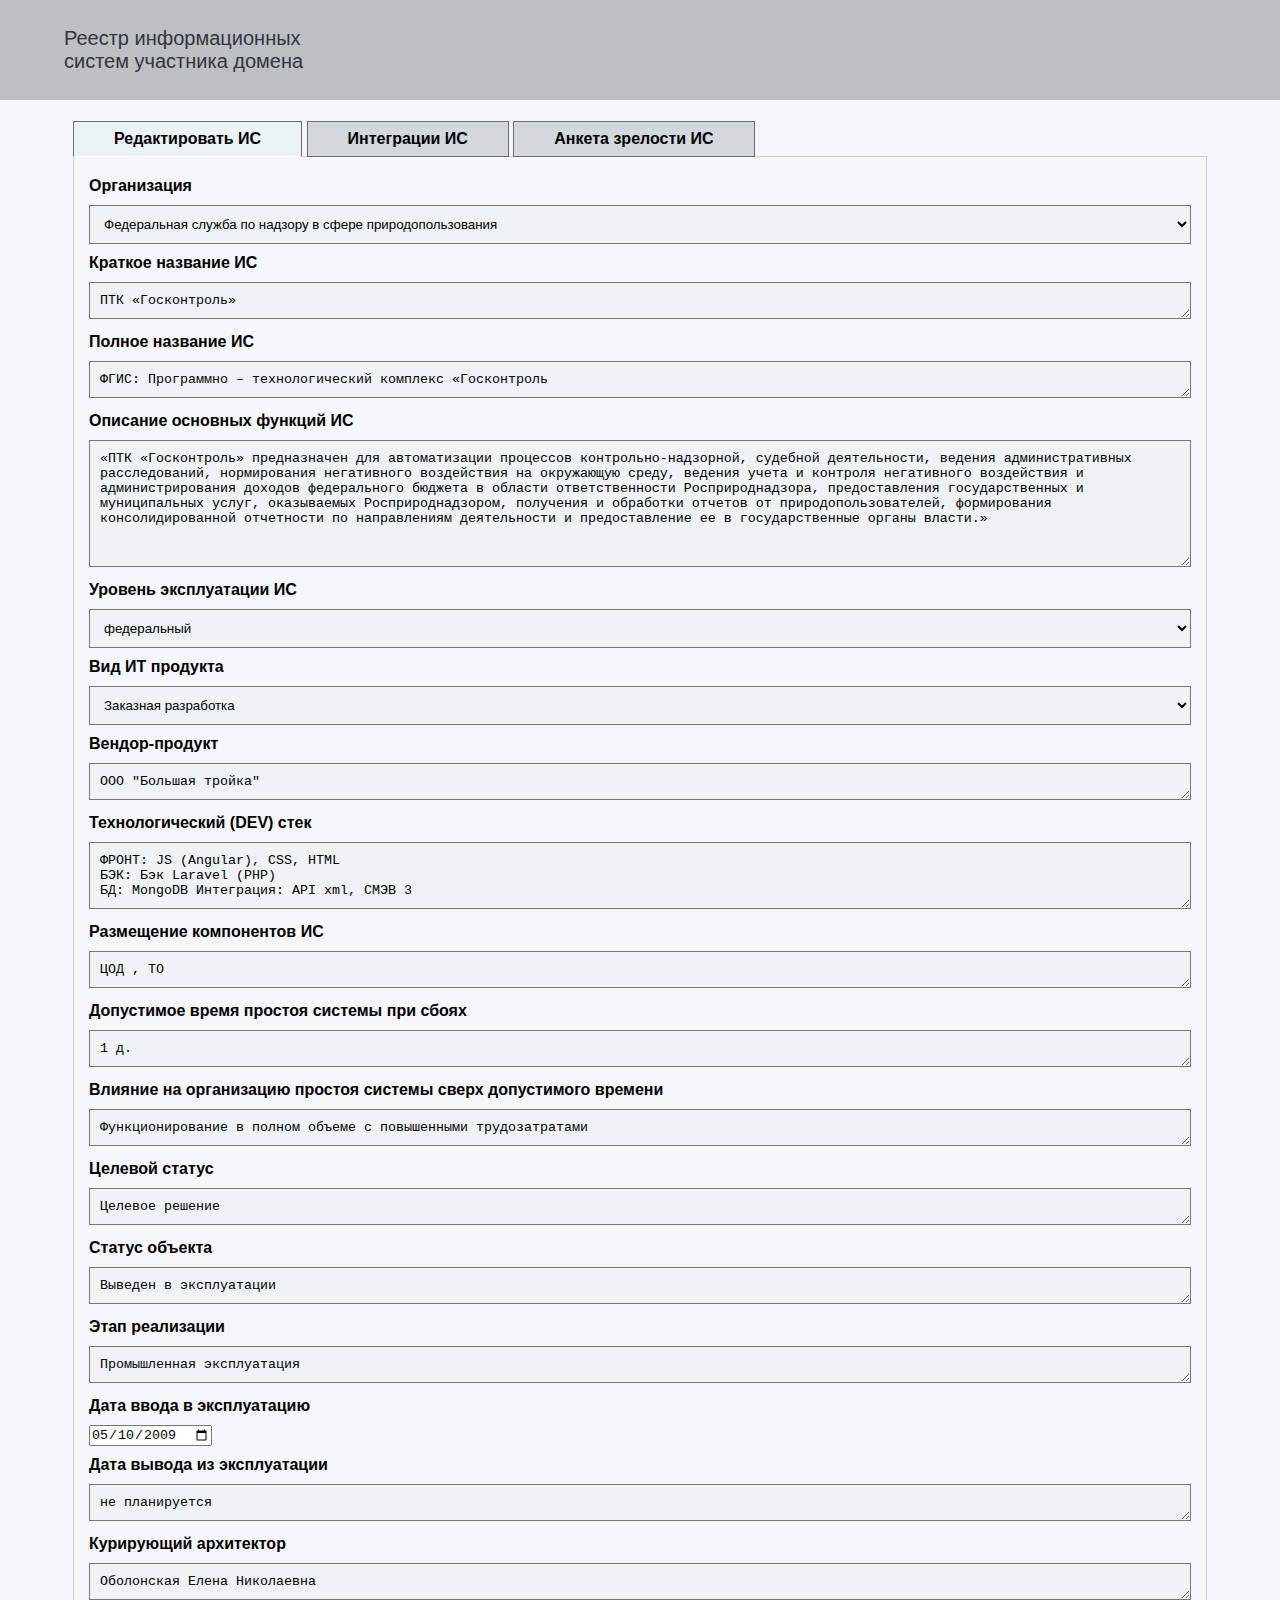
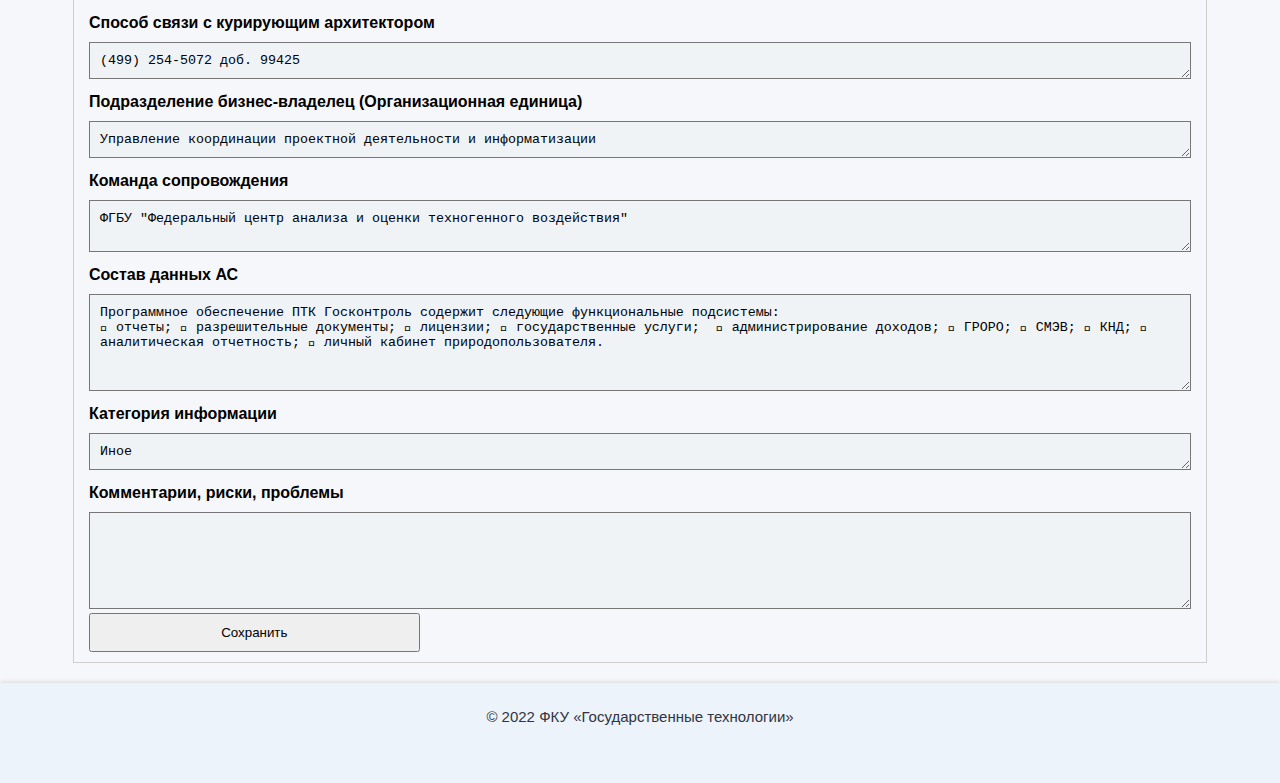
==== redact1.html @ 03a36dba "adding reestr" ====
<!DOCTYPE html>
<html lang="en">
  <head>
    <meta charset="UTF-8" />
    <meta http-equiv="X-UA-Compatible" content="IE=edge" />
    <meta name="viewport" content="width=device-width, initial-scale=1.0" />
    <title>Document</title>
    <link rel="stylesheet" href="styles.css" />
    <link rel="stylesheet" href="tabs.css" />

    <script src="data.js"></script>
  </head>
  <body>
    <header>
      <div class="container header">
        <div class="wrapper"><a href="index.html">Реестр информационных систем участника домена</a></div>
      </div>
    </header>
    <main>
      <div class="container">
        <div class="tabs">
          <input type="radio" name="tab-btn" id="tab-btn-1" value="" checked />
          <label for="tab-btn-1">Редактировать ИС</label>
          <input type="radio" name="tab-btn" id="tab-btn-2" value="" />
          <label for="tab-btn-2">Интеграции ИС</label>
          <input type="radio" name="tab-btn" id="tab-btn-3" value="" />
          <label for="tab-btn-3">Анкета зрелости ИС</label>

          <div id="content-1">
            <div class="more_info_item">
              <h1>Организация</h1>
              <select>
                <option>
                  Федеральная служба по надзору в сфере природопользования
                </option>
                <option>Роспатент (ФОИВ)</option>
              </select>
            </div>
            <div class="more_info_item">
              <h1>Краткое название ИС</h1>
              <textarea name="" id="" rows="1">ПТК «Госконтроль» </textarea>
            </div>
            <div class="more_info_item">
                <h1>Полное название ИС</h1>
                <textarea name="" id="" cols="30" rows="1">ФГИС: Программно – технологический комплекс «Госконтроль</textarea>
            </div>

            <div class="more_info_item">
              <h1>Описание основных функций ИС</h1>
              <textarea name="" id="" rows="7">
«ПТК «Госконтроль» предназначен для автоматизации процессов контрольно-надзорной, судебной деятельности, ведения административных расследований, нормирования негативного воздействия на окружающую среду, ведения учета и контроля негативного воздействия и администрирования доходов федерального бюджета в области ответственности Росприроднадзора, предоставления государственных и муниципальных услуг, оказываемых Росприроднадзором, получения и обработки отчетов от природопользователей, формирования консолидированной отчетности по направлениям деятельности и предоставление ее в государственные органы власти.»</textarea
              >
            </div>
            <div class="more_info_item">
              <h1>Уровень эксплуатации ИС</h1>
              <select>
                <option>федеральный</option>
              </select>
            </div>
            <div class="more_info_item">
              <h1>Вид ИТ продукта</h1>
              <select>
                <option>Заказная разработка</option>
              </select>
            </div>
            <div class="more_info_item">
              <h1>Вендор-продукт</h1>
              <textarea name="" id="" cols="30" rows="1">
ООО "Большая тройка"</textarea
              >
            </div>

            <div class="more_info_item">
              <h1>Технологический (DEV) стек</h1>
              <textarea name="" id="" cols="30" rows="3">
ФРОНТ: JS (Angular), CSS, HTML 
БЭК: Бэк Laravel (PHP) 
БД: MongoDB Интеграция: API xml, СМЭВ 3</textarea
              >
            </div>
            <div class="more_info_item">
              <h1>Размещение компонентов ИС</h1>
              <textarea name="" id="" cols="30" rows="1">ЦОД , ТО</textarea>
            </div>
            <div class="more_info_item">
              <h1>Допустимое время простоя системы при сбоях</h1>
              <textarea name="" id="" cols="30" rows="1">1 д.</textarea>
            </div>
            <div class="more_info_item">
              <h1>
                Влияние на организацию простоя системы сверх допустимого времени
              </h1>
              <textarea name="" id="" cols="30" rows="1">Функционирование в полном объеме с повышенными трудозатратами</textarea>
            </div>
            <div class="more_info_item">
              <h1>Целевой статус</h1>
              <textarea name="" id="" cols="30" rows="1">Целевое решение</textarea>
            </div>
            <div class="more_info_item">
              <h1>Статус объекта</h1>
              <textarea name="" id="" cols="30" rows="1">Выведен в эксплуатации</textarea>
            </div>
            <div class="more_info_item">
              <h1>Этап реализации</h1>
              <textarea name="" id="" cols="30" rows="1">Промышленная эксплуатация</textarea>
            </div>
            <div class="more_info_item">
              <h1>Дата ввода в эксплуатацию</h1>
              <input type="date" name="" id="" value="2009-05-10" >
            </div>
            <div class="more_info_item">
              <h1>Дата вывода из эксплуатации</h1>
              <textarea name="" id="" cols="30" rows="1">не планируется</textarea>
            </div>
            <div class="more_info_item">
              <h1>Курирующий архитектор</h1>
              <textarea name="" id="" cols="30" rows="1">Оболонская Елена Николаевна</textarea>
            </div>
            <div class="more_info_item">
              <h1>Способ связи с курирующим архитектором</h1>
              <!-- <input type="tel"  required value="(499) 254-5072 доб. 99425"> -->
              <textarea name="" id="" cols="30" rows="1">(499) 254-5072 доб. 99425</textarea>
            </div>
            <div class="more_info_item">
              <h1>Подразделение бизнес-владелец (Организационная единица)</h1>
             <textarea name="" id="" cols="30" rows="1">Управление координации проектной деятельности и информатизации</textarea>
            </div>
            <div class="more_info_item">
              <h1>Команда сопровождения</h1>
              <textarea name="" id="" cols="30" rows="2">ФГБУ "Федеральный центр анализа и оценки техногенного воздействия"</textarea>
            </div>
            <div class="more_info_item">
              <h1>Состав данных АС</h1>
              <textarea name="" id="" cols="30" rows="5">Программное обеспечение ПТК Госконтроль содержит следующие функциональные подсистемы: 
 отчеты;  разрешительные документы;  лицензии;  государственные услуги;   администрирование доходов;  ГРОРО;  СМЭВ;  КНД;  аналитическая отчетность;  личный кабинет природопользователя.</textarea>
            </div>
            <div class="more_info_item">
              <h1>Категория информации</h1>
              <textarea name="" id="" cols="30" rows="1">Иное</textarea>
            </div>
            <div class="more_info_item">
              <h1>Комментарии, риски, проблемы</h1>
              <textarea name="" id="" cols="30" rows="5"></textarea>
            </div>
            <input type="button" value="Сохранить" id="save_info"/>
          </div>
         
        

        <div id="content-2">
          <div class="integration">
            <div class="more_info_item">
                <h1>Способ интеграции</h1>
                <textarea name="" id="" cols="30" rows="1">СМЭВ 3</textarea>
            </div>
            <div class="more_info_item">
                <h1>Данные</h1>
                <textarea name="" id="" cols="30" rows="5">Запрос сведений из разрешительной документации, предусмотренной Конвенцией о международной торговле видами дикой фауны и флоры, находящимися под угрозой исчезновения, от 3 марта 1973 года (СИТЕС)</textarea>
            </div>
            <div class="more_info_item">
                <h1>Комментарий</h1>
                <textarea name="" id="" cols="30" rows="5">VS02535v002-RPRN01</textarea>
            </div>
            <input type="button" value="Сохранить" id="save_info"/>
          </div>
        </div>

        <div id="content-3">Содержимое 3...</div>
      </div>
    </main>
    <footer>
      <div class="container">© 2022 ФКУ «Государственные технологии»</div>
    </footer>
  </body>
</html>
---- styles.css ----
*{
    margin: 0;
    padding: 0;
}
body{
    font-family: Roboto, sans-serif;
}
header, footer{
    min-height: 100px;
    background: #bdc0c3;
    color: #323441;
    font-size: 20px;

}
footer{
    padding-top: 25px;
    background:  #ecf3fb;
    box-sizing: border-box;
    font-size: 15px;
    box-shadow: 0 0 5px #ccc;
    text-align: center;
}
main{
    padding: 20px 10px;
    background-color: rgb(246, 247, 250);
    min-height: calc(100vh - 200px);
    /* display: flex;
    flex-direction: column;
    justify-content: center; */

}

#loginForm.container{
    min-height: 350px;
    max-width: 800px;
    width: 70%;
    border: 2px solid #e3e7ec;
   
    border-radius: 10px;
    margin: 0 auto;
    padding: 2rem 5rem;
    display: flex;
    flex-direction: column;
    justify-content: center;
    box-sizing: border-box;
    background-color: rgba(237, 239, 246);

}
#loginForm input[type=text], input[type=password] {
    width: 100%;
    padding: 12px 20px;
    margin: 10px 0;
    display: inline-block;
    border: 1px solid #ccc;
    box-sizing: border-box;

}
#loginForm input[type=submit]{
    width: 50%;
    padding: 10px 15px;
    margin: auto;
    font-size: 1.3rem;
}
.container{
    width: 90%;
    min-width: 400px;
    max-width: 1200px;
    margin: auto;
}
.wrapper{
    width: 300px;
}
.alert{
    width: 90%;
    background-color: rgb(222, 191, 174);
    margin: auto;
    padding: 10px;
    text-align: center;
}
table{
    box-sizing: border-box;
    max-width: 90%;
    border-collapse: collapse;
    
}
td{
    max-height: 100px;
    padding: 5px 10px;
    border: #323441 1px solid;
    overflow: auto;
    
}
#loginButton{
    padding: 5px 15px;
    
    border-radius: 3px;
    background-color: #d9dde3;
}
#loginButton:hover{
    background-color: #e3e7ec;
    box-shadow: 0 0 10px #e3e7ec;
    cursor: pointer;
}
.header{
    min-height: 100px;
    display: flex;
    justify-content: space-between;
    align-items: center;
}
.organisation__list{
    padding: 20px 0;

}
.organisation__list>input{
    width: 80%;
    padding: 5px;
    margin-left: 20px;
}
textarea{
    width: 100%;
    padding: 10px;
    background-color: rgb(239, 243, 245);
}
.more_info_item h1{
    font-size: 1rem;
    padding: 10px 0;
    
}
select{
    width: 100%;
    padding: 10px;
    background-color: rgb(239, 243, 245);
}
#save_info{
    padding: 10px 20px;
    width: 30%;
    margin: 0 auto;
}
.wrapper a{
 text-decoration: none;
 color: rgb(50, 52, 65);
}
---- tabs.css ----
*,
      *::before,
      *::after {
        box-sizing: border-box;
      }

      .tabs > input[type="radio"] {
        display: none;
      }

      .tabs > div {
        
        display: none;
        border: 1px solid #cfcdcd;
        padding: 10px 15px;
       
      }

      /* отобразить контент, связанный с вабранной радиокнопкой (input type="radio") */
      #tab-btn-1:checked ~ #content-1,
      #tab-btn-2:checked ~ #content-2,
      #tab-btn-3:checked ~ #content-3 {
        display: block;
        width: 100%;
      }

      .tabs > label {
        font-weight: 800;
        display: inline-block;
        text-align: center;
        vertical-align: middle;
        user-select: none;
        background-color: #d2d8dc;
        border: 1px solid #6c6c6e;
        padding: 5px 40px;
        line-height: 1.5;
        transition: color 0.15s ease-in-out, background-color 0.15s ease-in-out;
        cursor: pointer;
        position: relative;
        top: 1px;
      }

      /* .tabs > label:not(:first-of-type) {
        border-left: none;
      } */

      .tabs > input[type="radio"]:checked + label {
        background-color: rgb(236, 243, 247);
        border-bottom: 1px solid #fff;
      }
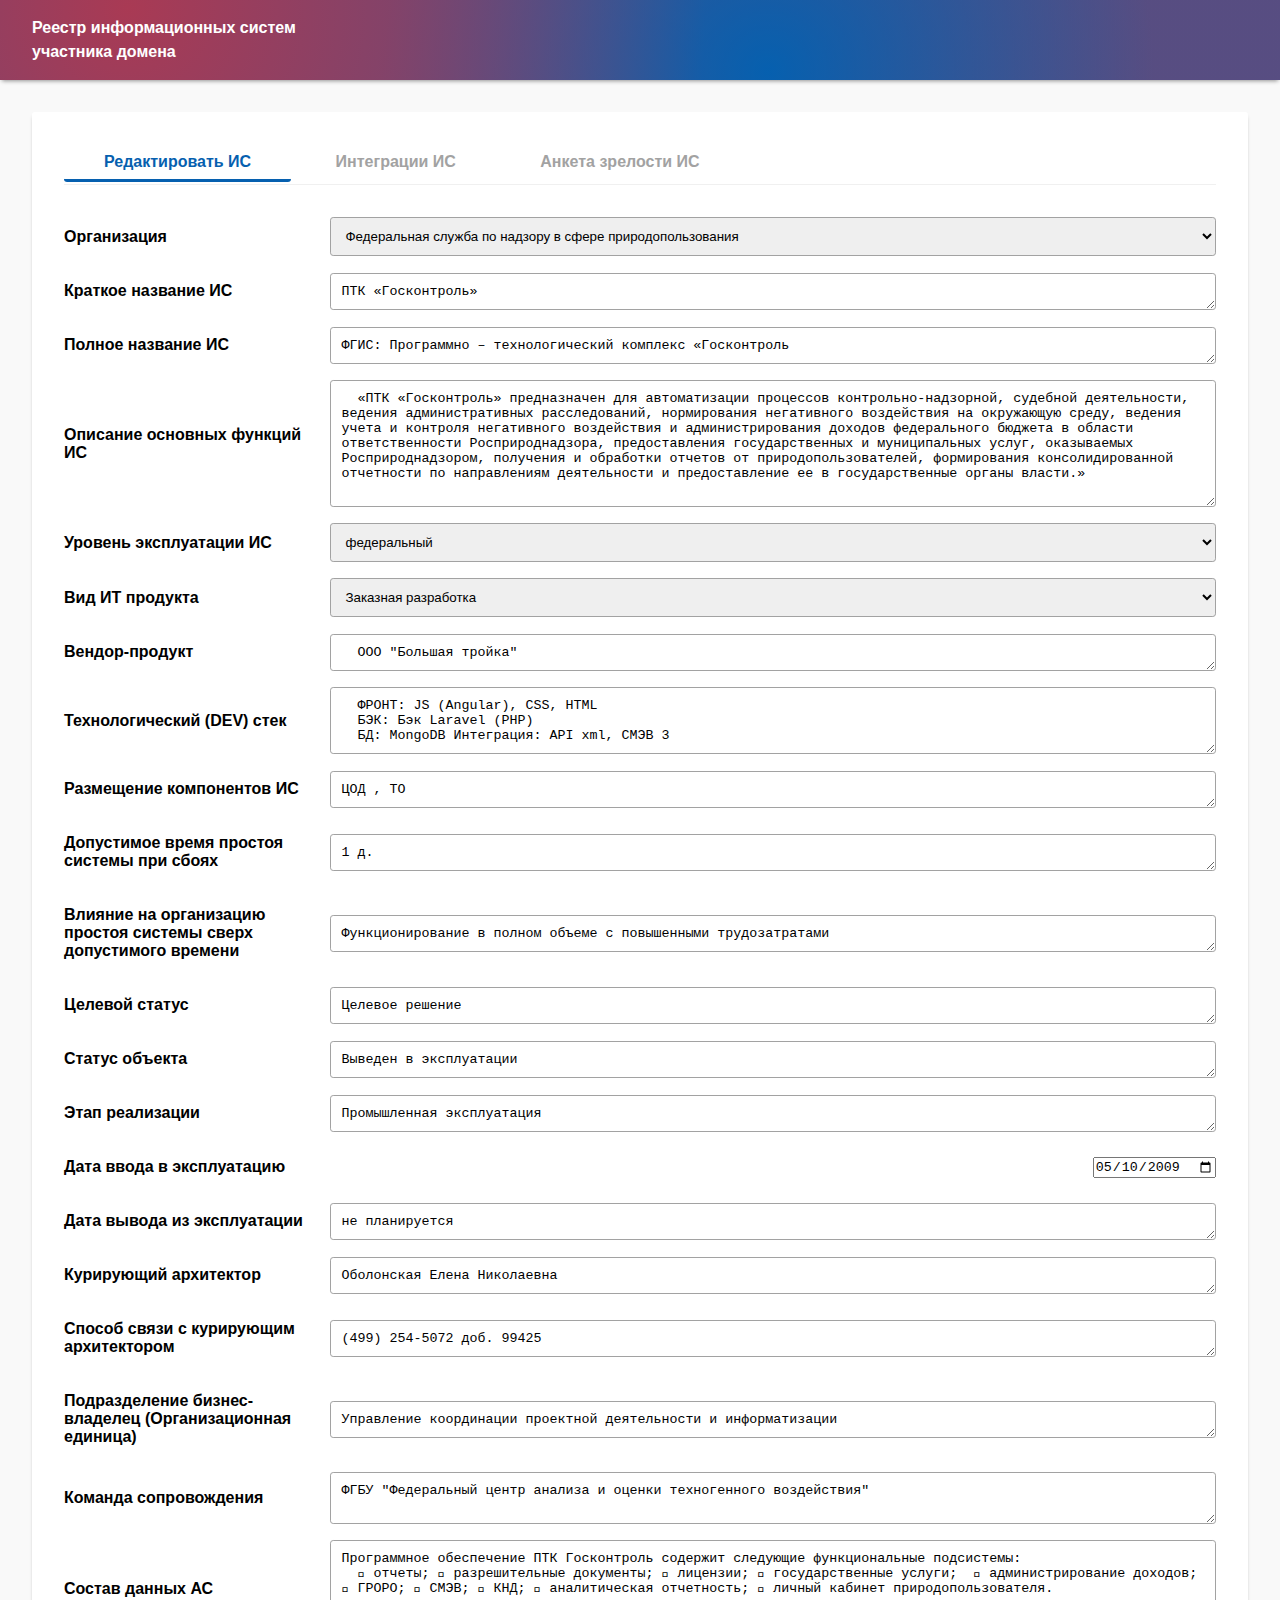
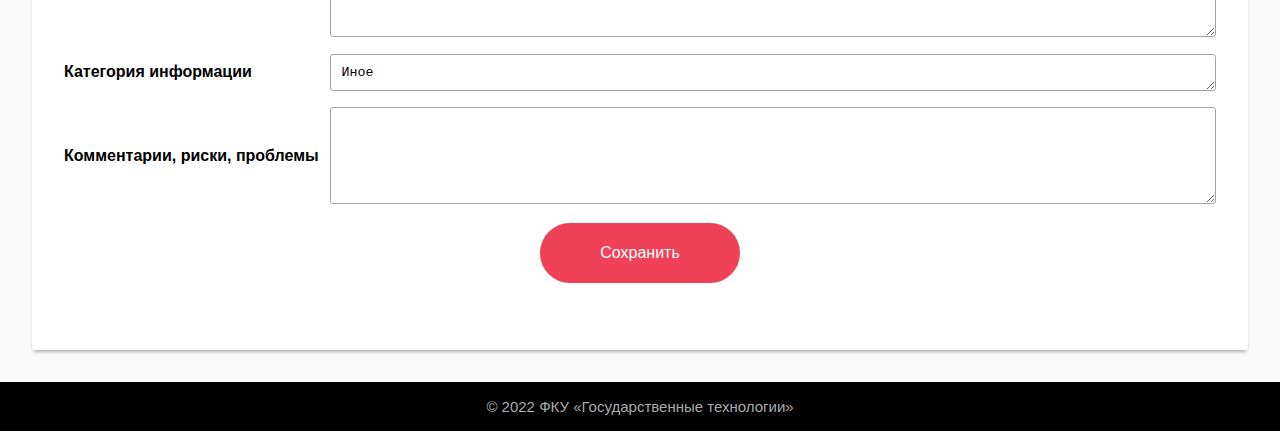
==== commit 8fea7651: "redesign" ====
--- a/redact1.html
+++ b/redact1.html
@@ -5,10 +5,10 @@
     <meta http-equiv="X-UA-Compatible" content="IE=edge" />
     <meta name="viewport" content="width=device-width, initial-scale=1.0" />
     <title>Document</title>
-    <link rel="stylesheet" href="styles.css" />
-    <link rel="stylesheet" href="tabs.css" />
-
-    <script src="data.js"></script>
+    <link rel="stylesheet" href="css/styles.css" />
+    <link rel="stylesheet" href="css/tabs.css" />
+    <link rel="stylesheet" href="css/fontello.css">
+    <link rel="stylesheet" href="css/t890.css">
   </head>
   <body>
     <header>
@@ -17,155 +17,324 @@
       </div>
     </header>
     <main>
-      <div class="container">
-        <div class="tabs">
-          <input type="radio" name="tab-btn" id="tab-btn-1" value="" checked />
-          <label for="tab-btn-1">Редактировать ИС</label>
-          <input type="radio" name="tab-btn" id="tab-btn-2" value="" />
-          <label for="tab-btn-2">Интеграции ИС</label>
-          <input type="radio" name="tab-btn" id="tab-btn-3" value="" />
-          <label for="tab-btn-3">Анкета зрелости ИС</label>
-
-          <div id="content-1">
-            <div class="more_info_item">
-              <h1>Организация</h1>
-              <select>
-                <option>
-                  Федеральная служба по надзору в сфере природопользования
-                </option>
-                <option>Роспатент (ФОИВ)</option>
-              </select>
-            </div>
-            <div class="more_info_item">
-              <h1>Краткое название ИС</h1>
-              <textarea name="" id="" rows="1">ПТК «Госконтроль» </textarea>
-            </div>
-            <div class="more_info_item">
-                <h1>Полное название ИС</h1>
-                <textarea name="" id="" cols="30" rows="1">ФГИС: Программно – технологический комплекс «Госконтроль</textarea>
+      <div class="main">
+        <div class="container">
+          <div class="tabs">
+            <input type="radio" name="tab-btn" id="tab-btn-1" value="" checked />
+            <label for="tab-btn-1">Редактировать ИС</label>
+            <input type="radio" name="tab-btn" id="tab-btn-2" value="" />
+            <label for="tab-btn-2">Интеграции ИС</label>
+            <input type="radio" name="tab-btn" id="tab-btn-3" value="" />
+            <label for="tab-btn-3">Анкета зрелости ИС</label>
+  
+            <div id="content-1">
+              <div class="more_info_item">
+                <h1>Организация</h1>
+                <select>
+                  <option>
+                    Федеральная служба по надзору в сфере природопользования
+                  </option>
+                  <option>Роспатент (ФОИВ)</option>
+                </select>
+              </div>
+              <div class="more_info_item">
+                <h1>Краткое название ИС</h1>
+                <textarea name="" id="" rows="1">ПТК «Госконтроль» </textarea>
+              </div>
+              <div class="more_info_item">
+                  <h1>Полное название ИС</h1>
+                  <textarea name="" id="" cols="30" rows="1">ФГИС: Программно – технологический комплекс «Госконтроль</textarea>
+              </div>
+  
+              <div class="more_info_item">
+                <h1>Описание основных функций ИС</h1>
+                <textarea name="" id="" rows="7">
+  «ПТК «Госконтроль» предназначен для автоматизации процессов контрольно-надзорной, судебной деятельности, ведения административных расследований, нормирования негативного воздействия на окружающую среду, ведения учета и контроля негативного воздействия и администрирования доходов федерального бюджета в области ответственности Росприроднадзора, предоставления государственных и муниципальных услуг, оказываемых Росприроднадзором, получения и обработки отчетов от природопользователей, формирования консолидированной отчетности по направлениям деятельности и предоставление ее в государственные органы власти.»</textarea
+                >
+              </div>
+              <div class="more_info_item">
+                <h1>Уровень эксплуатации ИС</h1>
+                <select>
+                  <option>федеральный</option>
+                </select>
+              </div>
+              <div class="more_info_item">
+                <h1>Вид ИТ продукта</h1>
+                <select>
+                  <option>Заказная разработка</option>
+                </select>
+              </div>
+              <div class="more_info_item">
+                <h1>Вендор-продукт</h1>
+                <textarea name="" id="" cols="30" rows="1">
+  ООО "Большая тройка"</textarea
+                >
+              </div>
+  
+              <div class="more_info_item">
+                <h1>Технологический (DEV) стек</h1>
+                <textarea name="" id="" cols="30" rows="3">
+  ФРОНТ: JS (Angular), CSS, HTML 
+  БЭК: Бэк Laravel (PHP) 
+  БД: MongoDB Интеграция: API xml, СМЭВ 3</textarea
+                >
+              </div>
+              <div class="more_info_item">
+                <h1>Размещение компонентов ИС</h1>
+                <textarea name="" id="" cols="30" rows="1">ЦОД , ТО</textarea>
+              </div>
+              <div class="more_info_item">
+                <h1>Допустимое время простоя системы при сбоях</h1>
+                <textarea name="" id="" cols="30" rows="1">1 д.</textarea>
+              </div>
+              <div class="more_info_item">
+                <h1>
+                  Влияние на организацию простоя системы сверх допустимого времени
+                </h1>
+                <textarea name="" id="" cols="30" rows="1">Функционирование в полном объеме с повышенными трудозатратами</textarea>
+              </div>
+              <div class="more_info_item">
+                <h1>Целевой статус</h1>
+                <textarea name="" id="" cols="30" rows="1">Целевое решение</textarea>
+              </div>
+              <div class="more_info_item">
+                <h1>Статус объекта</h1>
+                <textarea name="" id="" cols="30" rows="1">Выведен в эксплуатации</textarea>
+              </div>
+              <div class="more_info_item">
+                <h1>Этап реализации</h1>
+                <textarea name="" id="" cols="30" rows="1">Промышленная эксплуатация</textarea>
+              </div>
+              <div class="more_info_item">
+                <h1>Дата ввода в эксплуатацию</h1>
+                <input type="date" name="" id="" value="2009-05-10" >
+              </div>
+              <div class="more_info_item">
+                <h1>Дата вывода из эксплуатации</h1>
+                <textarea name="" id="" cols="30" rows="1">не планируется</textarea>
+              </div>
+              <div class="more_info_item">
+                <h1>Курирующий архитектор</h1>
+                <textarea name="" id="" cols="30" rows="1">Оболонская Елена Николаевна</textarea>
+              </div>
+              <div class="more_info_item">
+                <h1>Способ связи с курирующим архитектором</h1>
+                <!-- <input type="tel"  required value="(499) 254-5072 доб. 99425"> -->
+                <textarea name="" id="" cols="30" rows="1">(499) 254-5072 доб. 99425</textarea>
+              </div>
+              <div class="more_info_item">
+                <h1>Подразделение бизнес-владелец (Организационная единица)</h1>
+               <textarea name="" id="" cols="30" rows="1">Управление координации проектной деятельности и информатизации</textarea>
+              </div>
+              <div class="more_info_item">
+                <h1>Команда сопровождения</h1>
+                <textarea name="" id="" cols="30" rows="2">ФГБУ "Федеральный центр анализа и оценки техногенного воздействия"</textarea>
+              </div>
+              <div class="more_info_item">
+                <h1>Состав данных АС</h1>
+                <textarea name="" id="" cols="30" rows="5">Программное обеспечение ПТК Госконтроль содержит следующие функциональные подсистемы: 
+   отчеты;  разрешительные документы;  лицензии;  государственные услуги;   администрирование доходов;  ГРОРО;  СМЭВ;  КНД;  аналитическая отчетность;  личный кабинет природопользователя.</textarea>
+              </div>
+              <div class="more_info_item">
+                <h1>Категория информации</h1>
+                <textarea name="" id="" cols="30" rows="1">Иное</textarea>
+              </div>
+              <div class="more_info_item">
+                <h1>Комментарии, риски, проблемы</h1>
+                <textarea name="" id="" cols="30" rows="5"></textarea>
+              </div>
+              <input type="button" value="Сохранить" id="save_info"/>
             </div>
 
-            <div class="more_info_item">
-              <h1>Описание основных функций ИС</h1>
-              <textarea name="" id="" rows="7">
-«ПТК «Госконтроль» предназначен для автоматизации процессов контрольно-надзорной, судебной деятельности, ведения административных расследований, нормирования негативного воздействия на окружающую среду, ведения учета и контроля негативного воздействия и администрирования доходов федерального бюджета в области ответственности Росприроднадзора, предоставления государственных и муниципальных услуг, оказываемых Росприроднадзором, получения и обработки отчетов от природопользователей, формирования консолидированной отчетности по направлениям деятельности и предоставление ее в государственные органы власти.»</textarea
-              >
+  
+          <div id="content-2">
+            <div class="integration">
+              <div class="more_info_item">
+                  <h1>Способ интеграции</h1>
+                  <textarea name="" id="" cols="30" rows="1">СМЭВ 3</textarea>
+              </div>
+              <div class="more_info_item">
+                  <h1>Данные</h1>
+                  <textarea name="" id="" cols="30" rows="5">Запрос сведений из разрешительной документации, предусмотренной Конвенцией о международной торговле видами дикой фауны и флоры, находящимися под угрозой исчезновения, от 3 марта 1973 года (СИТЕС)</textarea>
+              </div>
+              <div class="more_info_item">
+                  <h1>Комментарий</h1>
+                  <textarea name="" id="" cols="30" rows="5">VS02535v002-RPRN01</textarea>
+              </div>
+              <input type="button" value="Сохранить" id="save_info"/>
             </div>
-            <div class="more_info_item">
-              <h1>Уровень эксплуатации ИС</h1>
-              <select>
-                <option>федеральный</option>
-              </select>
-            </div>
-            <div class="more_info_item">
-              <h1>Вид ИТ продукта</h1>
-              <select>
-                <option>Заказная разработка</option>
-              </select>
-            </div>
-            <div class="more_info_item">
-              <h1>Вендор-продукт</h1>
-              <textarea name="" id="" cols="30" rows="1">
-ООО "Большая тройка"</textarea
-              >
-            </div>
-
-            <div class="more_info_item">
-              <h1>Технологический (DEV) стек</h1>
-              <textarea name="" id="" cols="30" rows="3">
-ФРОНТ: JS (Angular), CSS, HTML 
-БЭК: Бэк Laravel (PHP) 
-БД: MongoDB Интеграция: API xml, СМЭВ 3</textarea
-              >
-            </div>
-            <div class="more_info_item">
-              <h1>Размещение компонентов ИС</h1>
-              <textarea name="" id="" cols="30" rows="1">ЦОД , ТО</textarea>
-            </div>
-            <div class="more_info_item">
-              <h1>Допустимое время простоя системы при сбоях</h1>
-              <textarea name="" id="" cols="30" rows="1">1 д.</textarea>
-            </div>
-            <div class="more_info_item">
-              <h1>
-                Влияние на организацию простоя системы сверх допустимого времени
-              </h1>
-              <textarea name="" id="" cols="30" rows="1">Функционирование в полном объеме с повышенными трудозатратами</textarea>
-            </div>
-            <div class="more_info_item">
-              <h1>Целевой статус</h1>
-              <textarea name="" id="" cols="30" rows="1">Целевое решение</textarea>
-            </div>
-            <div class="more_info_item">
-              <h1>Статус объекта</h1>
-              <textarea name="" id="" cols="30" rows="1">Выведен в эксплуатации</textarea>
-            </div>
-            <div class="more_info_item">
-              <h1>Этап реализации</h1>
-              <textarea name="" id="" cols="30" rows="1">Промышленная эксплуатация</textarea>
-            </div>
-            <div class="more_info_item">
-              <h1>Дата ввода в эксплуатацию</h1>
-              <input type="date" name="" id="" value="2009-05-10" >
-            </div>
-            <div class="more_info_item">
-              <h1>Дата вывода из эксплуатации</h1>
-              <textarea name="" id="" cols="30" rows="1">не планируется</textarea>
-            </div>
-            <div class="more_info_item">
-              <h1>Курирующий архитектор</h1>
-              <textarea name="" id="" cols="30" rows="1">Оболонская Елена Николаевна</textarea>
-            </div>
-            <div class="more_info_item">
-              <h1>Способ связи с курирующим архитектором</h1>
-              <!-- <input type="tel"  required value="(499) 254-5072 доб. 99425"> -->
-              <textarea name="" id="" cols="30" rows="1">(499) 254-5072 доб. 99425</textarea>
-            </div>
-            <div class="more_info_item">
-              <h1>Подразделение бизнес-владелец (Организационная единица)</h1>
-             <textarea name="" id="" cols="30" rows="1">Управление координации проектной деятельности и информатизации</textarea>
-            </div>
-            <div class="more_info_item">
-              <h1>Команда сопровождения</h1>
-              <textarea name="" id="" cols="30" rows="2">ФГБУ "Федеральный центр анализа и оценки техногенного воздействия"</textarea>
-            </div>
-            <div class="more_info_item">
-              <h1>Состав данных АС</h1>
-              <textarea name="" id="" cols="30" rows="5">Программное обеспечение ПТК Госконтроль содержит следующие функциональные подсистемы: 
- отчеты;  разрешительные документы;  лицензии;  государственные услуги;   администрирование доходов;  ГРОРО;  СМЭВ;  КНД;  аналитическая отчетность;  личный кабинет природопользователя.</textarea>
-            </div>
-            <div class="more_info_item">
-              <h1>Категория информации</h1>
-              <textarea name="" id="" cols="30" rows="1">Иное</textarea>
-            </div>
-            <div class="more_info_item">
-              <h1>Комментарии, риски, проблемы</h1>
-              <textarea name="" id="" cols="30" rows="5"></textarea>
-            </div>
-            <input type="button" value="Сохранить" id="save_info"/>
           </div>
-         
+  
+          <div id="content-3">
+              <details>
+                  <summary>Описание ИС / Сервиса <i class="icon-edit"></i></summary>
+                  <table class="survey">
+                      <tr>
+                          <td class="survey_query">Краткое наименование ИС/сервиса</td>
+                          <td>ПТК "Госконтроль"</td>
+                      </tr>
+                      <tr>
+                          <td class="survey_query">Описание ИС/сервиса</td>
+                          <td></td>
+                      </tr>
+                      <tr>
+                          <td class="survey_query">Тех. cтек с указанием версий в разрезе:
+                              <!-- <pre>
+  - языки программирования
+  - базы данных
+  - шины данных
+  - сервера приложений (если используется)
+  - используемые сторонние программные продукты и фремворки (например, Camunda/WS02/ итп)
+  - базовые образы для контейнеров
+  - ОС на виртуальных машинах
+                              </pre> -->
+                              </td>
+                          <td><pre>
+  ОС - Debian 10, PostgreSQL
+  – язык программирования PHP 8 или выше;
+  – библиотеки PostGIS 2.2 или выше;
+  – библиотеки Angular 11 или выше;
+  – библиотеки Docker 18.09 / Swarm или выше;
+  – библиотеки Redis 5.0 или выше;
+  – библиотеки Golang 1.10 или выше;
+  – библиотеки libreoffice 6.0 или выше;
+  – библиотеки Laravel 8 или выше.
+                          </pre></td>
+                      </tr>
+                      <tr>
+                          <td class="survey_query">Численность команды разработки (включая аналитиков/тестировщиков и т.п.)</td>
+                          <td></td>
+                      </tr>
+                      <tr>
+                          <td class="survey_query">Численность команды сопровождения</td>
+                          <td></td>
+                          
+                      </tr>
+                      <tr>
+                          <td class="survey_query">Среднее количество бизнес-операций в день (включая нагрузку от пользователей и интегрированных систем)</td>
+                          <td></td>
+                      </tr>
+                      <tr>
+                          <td class="survey_query">Среднее количество пользователей в день</td>
+                          <td></td>
+                      </tr>
+                      <tr>
+                          <td class="survey_query">Частота релизов</td>
+                          <td></td>
+                      </tr>
+                      <tr>
+                          <td class="survey_query">Сколько времени система находится в промышленном использовании</td>
+                          <td></td>
+                      </tr>
+                      <tr>
+                          <td class="survey_query">Возможно ли переиспользование сервиса в других внешних решениях (да/нет)?</td>
+                          <td>Нет</td>
+                      </tr>
+                  </table>
+                  
+          </details>
+          <details>
+              <summary>Объем КТС</summary>
+              <table class="survey">
+                      <tr>
+                          <td></td>
+                          <td></td>
+                      </tr>
+                      <tr>
+                          <td></td>
+                          <td></td>
+                      </tr>
+                      <tr>
+                          <td></td>
+                          <td></td>
+                      </tr>
+                      <tr>
+                          <td></td>
+                          <td></td>
+                      </tr>
+              </table>
+          </details>
+          <details>
+              <summary>Vendor Lock</summary>
+              <table class="survey">
+                      <tr>
+                          <td></td>
+                          <td></td>
+                      </tr>
+                      <tr>
+                          <td></td>
+                          <td></td>
+                      </tr>
+                      <tr>
+                          <td></td>
+                          <td></td>
+                      </tr>
+              </table>
+          </details>
+          <details>
+              <summary>Cloude Native</summary>
+              <table class="survey">
+                      <tr>
+                          <td></td>
+                          <td></td>
+                      </tr>
+                      <tr>
+                          <td></td>
+                          <td></td>
+                      </tr>
+                      <tr>
+                          <td></td>
+                          <td></td>
+                      </tr>
+                      <tr>
+                          <td></td>
+                          <td></td>
+                      </tr>
+              </table>
+          </details>
+          <details>
+              <summary>Надежность</summary>
+              <table class="survey">
+                  
+              </table>
+          </details>
+          <details>
+              <summary>Эксплуатационные характеристики</summary>
+              <table class="survey">
+                      
+              </table>
+          </details>
+          <details>
+              <summary>Интеграции</summary>
+              <table class="survey">
+                      
+              </table>
+          </details>
+          <details>
+              <summary>Планы по развитию</summary>
+              <table class="survey">
+                      
+              </table>
+          </details>
+          <details>
+              <summary>Процессы: управление архитектурой</summary>
+              <table class="survey">
+                      
+              </table>
+          </details>
+      </div>
+        </div>
+         <!-- t890 -->
         
-
-        <div id="content-2">
-          <div class="integration">
-            <div class="more_info_item">
-                <h1>Способ интеграции</h1>
-                <textarea name="" id="" cols="30" rows="1">СМЭВ 3</textarea>
-            </div>
-            <div class="more_info_item">
-                <h1>Данные</h1>
-                <textarea name="" id="" cols="30" rows="5">Запрос сведений из разрешительной документации, предусмотренной Конвенцией о международной торговле видами дикой фауны и флоры, находящимися под угрозой исчезновения, от 3 марта 1973 года (СИТЕС)</textarea>
-            </div>
-            <div class="more_info_item">
-                <h1>Комментарий</h1>
-                <textarea name="" id="" cols="30" rows="5">VS02535v002-RPRN01</textarea>
-            </div>
-            <input type="button" value="Сохранить" id="save_info"/>
+         <a href="#top">
+          <div id="top_arrow" hidden> 
+            <svg role="presentation" width="50" height="50" fill="none" xmlns="http://www.w3.org/2000/svg"> 
+              <rect width="50" height="50" rx="50" fill="rgba(6,96,175)" fill-opacity="0.80" stroke="none" /> 
+              <path d="M14 28L25 18l10 10" stroke="#fff" stroke-width="2" fill="none"/> 
+            </svg> 
           </div>
-        </div>
-
-        <div id="content-3">Содержимое 3...</div>
+        </a>
+        <script src="js/top_arrow.js"></script>
       </div>
     </main>
     <footer>
--- a/css/styles.css
+++ b/css/styles.css
@@ -0,0 +1,212 @@
+*{
+    margin: 0;
+    padding: 0;
+}
+
+body{
+    font-family: 'Roboto', Arial, sans-serif;
+    display: flex;
+    flex-direction: column;
+    min-height: 100vh;    
+    background-color: #f9f9f9;
+    
+}
+
+footer{
+    padding: 16px;
+    background:  #000000;
+    color: #aaa;
+    font-size: 15px;
+    text-align: center;
+   
+}
+
+header{
+    padding: 1rem 0;
+    /* background-color: rgb(6, 96, 175, 0.9); */
+    background-image: radial-gradient(circle at 10% 10%,
+    rgba(169,58,84),
+    rgba(6,96,175, 0.5) 50%),
+    radial-gradient(circle at 60% 90%,
+    rgba(6,96,175),
+    rgba(169,58,84) 50%);
+    font-weight: bold;
+    box-shadow: 0 3px 4px -2px #939393;
+   
+}
+
+.header{
+    height: 100%;;
+    display: flex;
+    justify-content: space-between;
+    align-items: center;
+    line-height: 1.5;
+    
+}
+
+main{
+    flex-grow: 1;
+    /* padding: 20px 0; */
+    /* background-color: rgb(255, 255, 255); */
+    /* background-color: #f9f9f9; */
+    
+}
+
+#loginForm{
+    background-color: #fff;
+    min-height: 350px;
+    min-width: 400px;
+    max-width: 800px;
+    width: 60%;
+    border-radius: 1rem;
+    margin: 0 auto;
+    padding: 2rem 5rem;
+    display: flex;
+    flex-direction: column;
+    justify-content: center;
+    box-sizing: border-box;
+}
+
+#loginForm input[type=text], input[type=password] {
+    width: 100%;
+    /* display: inline-block; */
+    padding: .8rem .4rem;
+    margin-bottom: 2rem;
+    /* border: 1px solid #ccc; */
+    font-size: 16px;
+    border-radius: 0.2rem;
+    box-sizing: border-box;
+}
+
+#loginForm label{
+    font-size: 17px;
+    font-weight: 700;
+    margin-bottom: 0.4rem;
+}
+
+#loginForm input[type=submit]{
+    color: #ffffff;
+    border: .2rem solid #ffffff;
+    background-color: #ef4158;
+    font-size: 16px;
+    line-height: 60px;
+    border-radius: 10rem;
+    padding: 0 60px;
+    margin: auto;
+}
+#loginForm input[type=submit]:hover{
+    cursor: pointer;
+    background-color: #ef4158dd;
+}
+
+#loginForm h1{
+    text-align: center;
+    margin-bottom: 2rem;
+}
+
+.container{
+    width: 95%;
+    min-width: 800px;
+    max-width: 1800px;
+    margin: auto;
+    /* overflow: auto;
+    scroll-behavior: smooth; */
+    
+}
+
+.wrapper{
+    width: 300px;
+}
+
+/* .alert{
+    width: 90%;
+    background-color: rgb(222, 191, 174);
+    margin: auto;
+    padding: 10px;
+    text-align: center;
+} */
+
+/* table{
+    box-sizing: border-box;
+    max-width: 90%;
+    border-collapse: collapse;
+    
+}
+td{
+    max-height: 100px;
+    padding: 5px 10px;
+    border: #323441 1px solid;
+    overflow: auto;
+    
+} */
+#loginButton{
+    color: #fff;
+    padding: 10px 60px;
+    border-radius: 10rem;
+    border: .2rem solid #fff;
+}
+
+#loginButton:hover{
+    background-color: rgba(255, 255, 255, 0.4);
+    cursor: pointer;
+}
+
+.organisation__list{
+    padding: 20px 5px;
+    font: 1rem sans-serif;
+    display: flex;
+    align-items: center;
+    
+}
+.organisation__list_sticky{
+    box-sizing: border-box;
+    position: sticky;
+    top: 0;
+    background: #ffffff;
+    /* border-bottom: 1px solid #f0f0f0; */
+}
+
+.organisation__list>input{
+    font: 1rem sans-serif;
+    flex-grow: 1;
+    padding: 5px;
+    margin-left: 20px;
+}
+
+
+
+.more_info_item h1{
+    font-size: 1rem;
+    padding: 10px 0;
+    
+}
+
+
+.wrapper a{
+ text-decoration: none;
+ color: rgb(255, 255, 255);
+}
+
+.survey{
+    width: 100%;
+    margin: 10px auto;
+}
+
+.survey td{
+    padding: 20px 5px;
+}
+.survey_query{
+    width: 35%;
+    overflow: auto;
+    
+    font-weight: 700;
+    
+}
+.survey tr:hover{
+    background-color: #f0f0f0;
+   
+}
+
+.redact{
+    color: #000;
+}
--- a/css/tabs.css
+++ b/css/tabs.css
@@ -0,0 +1,140 @@
+*,
+*::before,
+*::after {
+  box-sizing: border-box;
+}
+.tabs{
+  margin: 2rem 0;
+  min-width: 770px;
+  padding: 2rem;
+  box-shadow: 0 3px 4px -2px #939393;
+  background-color: #fff;
+  border-radius: .2rem;
+
+}
+.tabs > input[type="radio"] {
+  display: none;
+}
+
+.tabs > div {
+  display: none;
+  padding: 10px 15px;
+  
+  
+}
+
+
+/* отобразить контент, связанный с вабранной радиокнопкой (input type="radio") */
+#tab-btn-1:checked ~ #content-1,
+#tab-btn-2:checked ~ #content-2,
+#tab-btn-3:checked ~ #content-3 {
+  /* background-color: #fff; */
+  margin-top: .2rem;
+  border-top: .1rem solid #f0f0f0;
+  display: block;
+  width: 100%;
+  padding: 2rem 0 ;
+  
+}
+
+.tabs > label {
+  font-weight: 800;
+  color: #a2a2a2;
+  display: inline-block;
+  text-align: center;
+  vertical-align: middle;
+  user-select: none;
+  border-bottom: .2rem solid #fff; 
+  border-radius: .2rem;
+  padding: 5px 40px;
+  line-height: 1.5;
+  transition: color 0.15s ease-in-out, border-bottom 0.15s ease-in-out, background-color 0.15s ease-in-out;
+  cursor: pointer;
+  position: relative;
+  top: 1px;
+}
+.tabs > label:hover{
+  background-color: #f0f0f0;
+  border-color: #f0f0f0;
+}
+/* .tabs > label:not(:first-of-type) {
+  border-left: none;
+} */
+
+.tabs > input[type="radio"]:checked + label {
+  border-bottom: .2rem solid rgba(6,96,175); 
+  color: rgba(6,96,175);
+}
+
+textarea, select{
+  width: 100%;
+  padding: 10px;
+  
+  border-color: #a2a2a2;
+  border-radius: .2rem;
+  
+  
+}
+
+#save_info{
+  color: #ffffff;
+  border: .2rem solid #fff;
+  background-color: #ef4158;
+  font-size: 16px;
+  line-height: 60px;
+  border-radius: 10rem;
+  padding: 0 60px;
+  margin: auto;
+  display: block;
+}
+#save_info:hover{
+    cursor: pointer;
+    background-color: #ef4158dd;
+  /* box-shadow: 0 3px 4px -2px #939393; */
+}
+summary {
+  font-weight: bold;
+  margin: -.5rem -.5rem 0;
+  padding: 1rem;
+}
+
+
+details {
+  width: 100%;
+  border: none;
+  padding: .5em .5em 0;
+  /* border-bottom: .01rem solid #f0f0f0; */
+  /* margin-bottom: 1rem; */
+  /* border: 1px solid #aaa; */
+  /* border-radius: 4px; */
+  
+}
+details[open] {
+  padding-bottom: 2rem;
+  border-bottom: .1rem solid #f0f0f0;
+}
+
+details[open] summary {
+  /* border-bottom: 1px solid #aaa; */
+  margin-bottom: .5em;
+  /* border-bottom: .1rem solid #f0f0f0; */
+  background-color: #f0f0f0;
+ 
+}
+.more_info_item{
+  
+  display: flex;
+  justify-content: space-between;
+  align-items: center;
+  margin-bottom: 1rem;
+  
+}
+.more_info_item h1{
+  width: 30%;
+  padding: 10px 10px 10px 0;
+}
+/* .main{
+background-color: #fff;
+box-shadow: 0 3px 4px -2px #939393;
+
+} */
--- a/css/fontello.css
+++ b/css/fontello.css
@@ -0,0 +1,59 @@
+@font-face {
+  font-family: 'fontello';
+  src: url('../font/fontello.eot?19216635');
+  src: url('../font/fontello.eot?19216635#iefix') format('embedded-opentype'),
+       url('../font/fontello.woff2?19216635') format('woff2'),
+       url('../font/fontello.woff?19216635') format('woff'),
+       url('../font/fontello.ttf?19216635') format('truetype'),
+       url('../font/fontello.svg?19216635#fontello') format('svg');
+  font-weight: normal;
+  font-style: normal;
+}
+/* Chrome hack: SVG is rendered more smooth in Windozze. 100% magic, uncomment if you need it. */
+/* Note, that will break hinting! In other OS-es font will be not as sharp as it could be */
+/*
+@media screen and (-webkit-min-device-pixel-ratio:0) {
+  @font-face {
+    font-family: 'fontello';
+    src: url('../font/fontello.svg?19216635#fontello') format('svg');
+  }
+}
+*/
+[class^="icon-"]:before, [class*=" icon-"]:before {
+  font-family: "fontello";
+  font-style: normal;
+  font-weight: normal;
+  /* speak: never; */
+  color: rgba(6,96,175);
+  display: inline-block;
+  text-decoration: inherit;
+  width: 1em;
+  margin-right: .2em;
+  text-align: center;
+  /* opacity: .8; */
+
+  /* For safety - reset parent styles, that can break glyph codes*/
+  font-variant: normal;
+  text-transform: none;
+
+  /* fix buttons height, for twitter bootstrap */
+  line-height: 1em;
+
+  /* Animation center compensation - margins should be symmetric */
+  /* remove if not needed */
+  margin-left: .2em;
+
+  /* you can be more comfortable with increased icons size */
+  /* font-size: 120%; */
+
+  /* Font smoothing. That was taken from TWBS */
+  -webkit-font-smoothing: antialiased;
+  -moz-osx-font-smoothing: grayscale;
+
+  /* Uncomment for 3D effect */
+  /* text-shadow: 1px 1px 1px rgba(127, 127, 127, 0.3); */
+}
+
+.icon-edit:before { content: '\e801'; } /* '' */
+.icon-angle-double-up:before { content: '\f102'; } /* '' */
+.icon-angle-double-down:before { content: '\f103'; } /* '' */
--- a/css/t890.css
+++ b/css/t890.css
@@ -0,0 +1,7 @@
+#top_arrow{
+    position:fixed; 
+    bottom:50px; 
+    right:10px;
+    /* box-shadow: 0 0 10px 0 #000;
+    border-radius: 50%; */
+}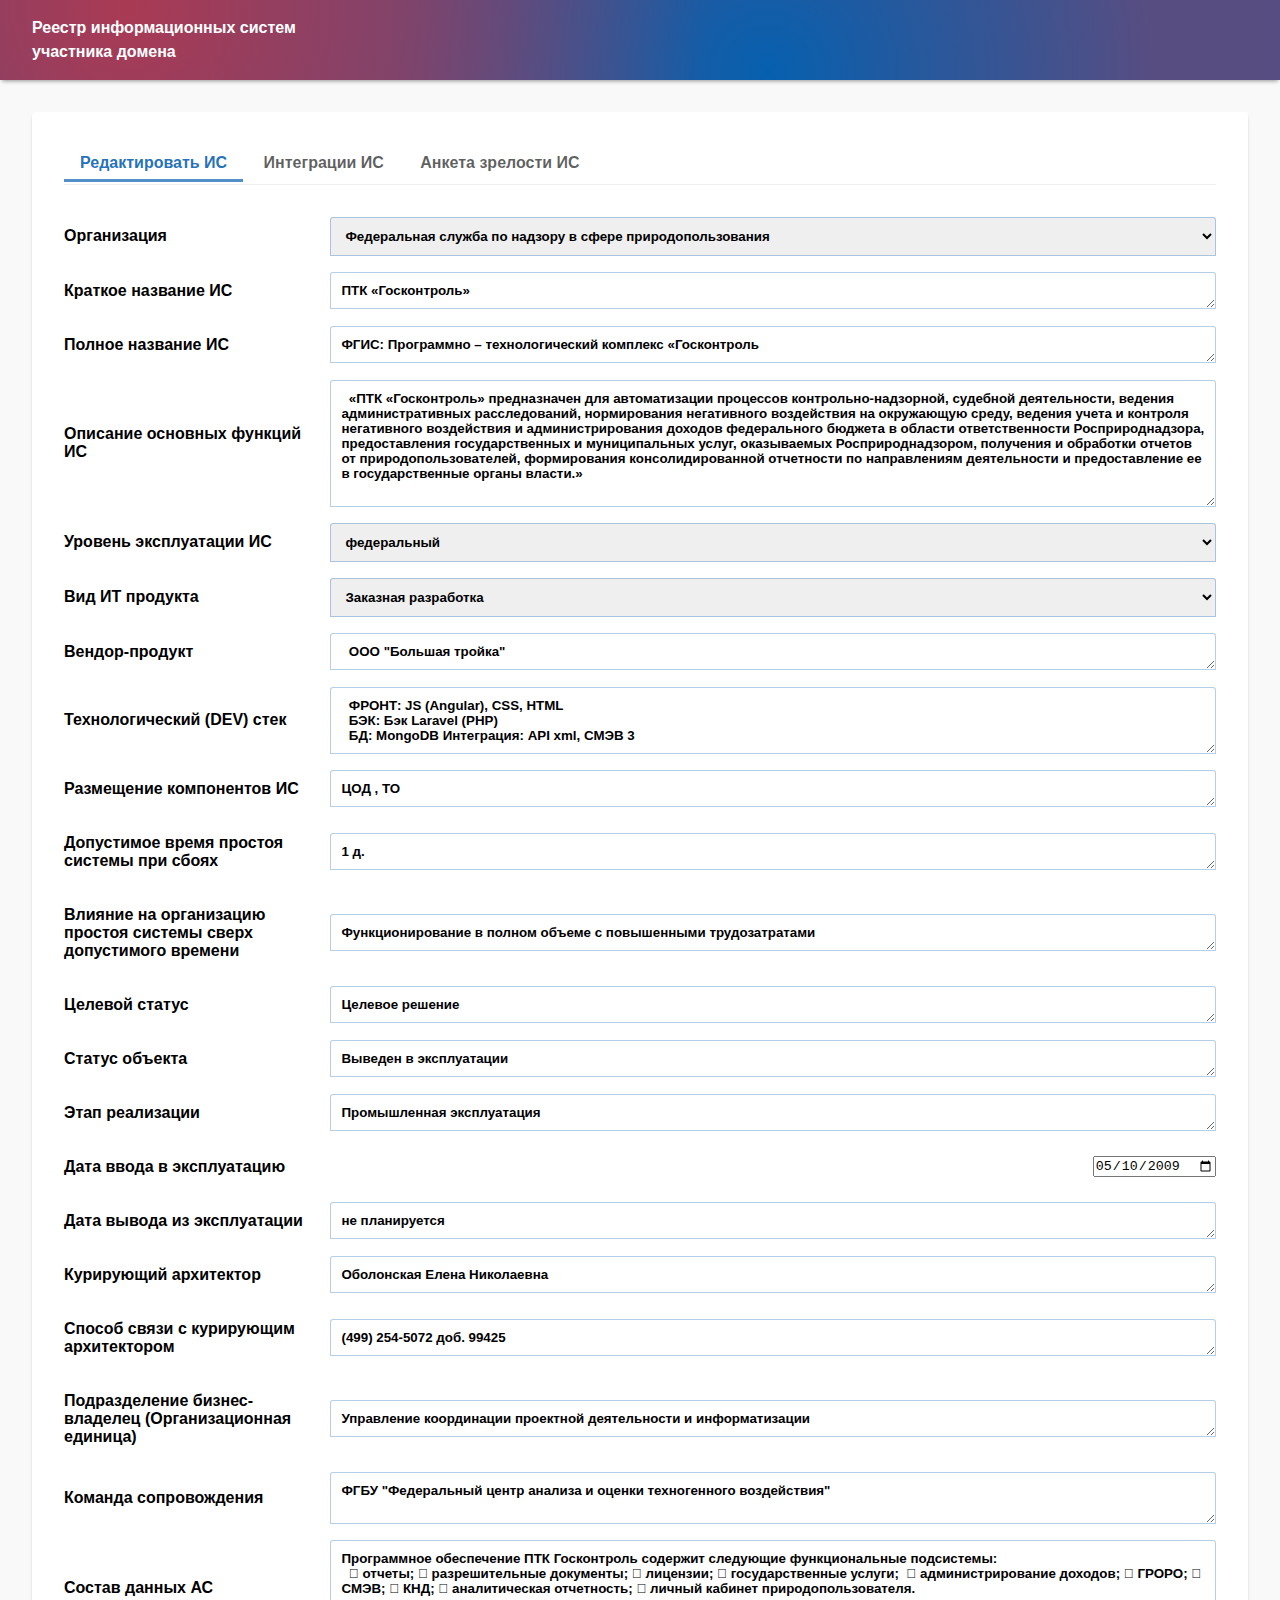
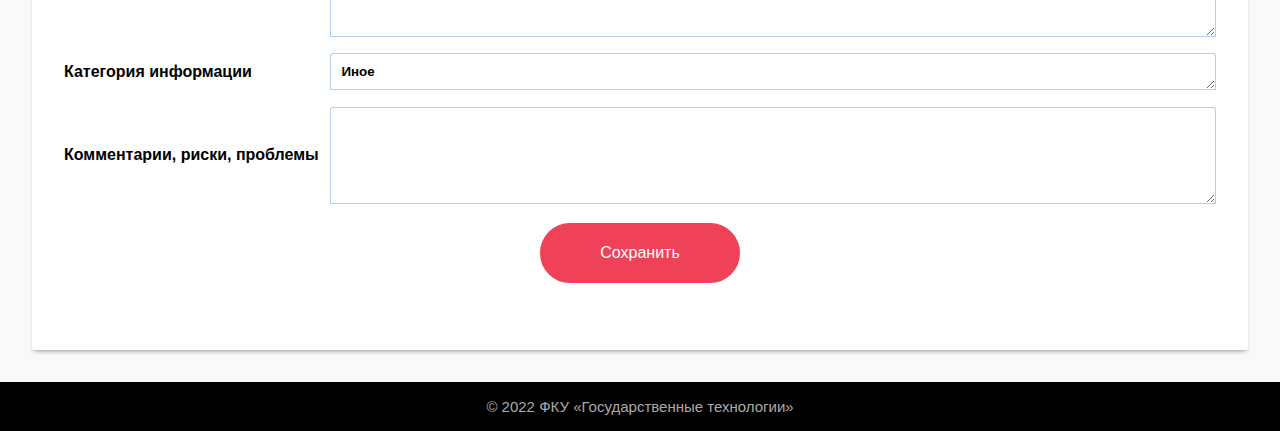
==== commit 6772f0a4: "versiov 3" ====
--- a/redact1.html
+++ b/redact1.html
@@ -232,28 +232,28 @@
                       </tr>
                   </table>
                   
-          </details>
-          <details>
-              <summary>Объем КТС</summary>
-              <table class="survey">
-                      <tr>
-                          <td></td>
-                          <td></td>
-                      </tr>
-                      <tr>
-                          <td></td>
-                          <td></td>
-                      </tr>
-                      <tr>
-                          <td></td>
-                          <td></td>
-                      </tr>
-                      <tr>
-                          <td></td>
-                          <td></td>
-                      </tr>
-              </table>
-          </details>
+              </details>
+              <details>
+                <summary>Объем КТС</summary>
+                <table class="survey">
+                        <tr>
+                            <td></td>
+                            <td></td>
+                        </tr>
+                        <tr>
+                            <td></td>
+                            <td></td>
+                        </tr>
+                        <tr>
+                            <td></td>
+                            <td></td>
+                        </tr>
+                        <tr>
+                            <td></td>
+                            <td></td>
+                        </tr>
+                </table>
+            </details>
           <details>
               <summary>Vendor Lock</summary>
               <table class="survey">
--- a/css/styles.css
+++ b/css/styles.css
@@ -5,6 +5,7 @@
 
 body{
     font-family: 'Roboto', Arial, sans-serif;
+    
     display: flex;
     flex-direction: column;
     min-height: 100vh;    
@@ -107,7 +108,7 @@
 .container{
     width: 95%;
     min-width: 800px;
-    max-width: 1800px;
+    max-width: 1600px;
     margin: auto;
     /* overflow: auto;
     scroll-behavior: smooth; */
@@ -170,7 +171,11 @@
     font: 1rem sans-serif;
     flex-grow: 1;
     padding: 5px;
+    border-radius: .2rem;
     margin-left: 20px;
+}
+.organisation__list>input:focus-visible{
+    outline: none;
 }
 
 
@@ -187,25 +192,8 @@
  color: rgb(255, 255, 255);
 }
 
-.survey{
-    width: 100%;
-    margin: 10px auto;
-}
-
-.survey td{
-    padding: 20px 5px;
-}
-.survey_query{
-    width: 35%;
-    overflow: auto;
-    
-    font-weight: 700;
-    
-}
-.survey tr:hover{
-    background-color: #f0f0f0;
-   
-}
+
+
 
 .redact{
     color: #000;
--- a/css/tabs.css
+++ b/css/tabs.css
@@ -19,15 +19,14 @@
 .tabs > div {
   display: none;
   padding: 10px 15px;
-  
-  
-}
-
+}
 
 /* отобразить контент, связанный с вабранной радиокнопкой (input type="radio") */
 #tab-btn-1:checked ~ #content-1,
 #tab-btn-2:checked ~ #content-2,
-#tab-btn-3:checked ~ #content-3 {
+#tab-btn-3:checked ~ #content-3,
+#tab-btn-4:checked ~ #content-4,
+#tab-btn-5:checked ~ #content-5 {
   /* background-color: #fff; */
   margin-top: .2rem;
   border-top: .1rem solid #f0f0f0;
@@ -39,14 +38,16 @@
 
 .tabs > label {
   font-weight: 800;
-  color: #a2a2a2;
+  color: #000000a1;
   display: inline-block;
   text-align: center;
   vertical-align: middle;
   user-select: none;
   border-bottom: .2rem solid #fff; 
-  border-radius: .2rem;
-  padding: 5px 40px;
+  border-top-right-radius: .2rem;
+  border-top-left-radius: .2rem;
+  padding: .2rem 1rem;
+  padding-top: .4rem;
   line-height: 1.5;
   transition: color 0.15s ease-in-out, border-bottom 0.15s ease-in-out, background-color 0.15s ease-in-out;
   cursor: pointer;
@@ -55,6 +56,7 @@
 }
 .tabs > label:hover{
   background-color: #f0f0f0;
+  
   border-color: #f0f0f0;
 }
 /* .tabs > label:not(:first-of-type) {
@@ -62,19 +64,29 @@
 } */
 
 .tabs > input[type="radio"]:checked + label {
-  border-bottom: .2rem solid rgba(6,96,175); 
-  color: rgba(6,96,175);
+  border-bottom: .2rem solid rgba(6,96,175, 0.7); 
+  color: rgba(6,96,175, 0.9);
 }
 
 textarea, select{
+  font-family: 'Roboto', Arial, sans-serif;
+  font-weight: 700 ;
   width: 100%;
   padding: 10px;
-  
-  border-color: #a2a2a2;
-  border-radius: .2rem;
-  
-  
-}
+   /*border: none;
+  border-bottom: 1px solid rgba(6,96,175, 0.5); 
+  border-left: 1px solid #000;
+  border-right: 1px solid #000;
+  border-bottom: 1px solid #000;*/
+  border-color: rgba(6,96,175, 0.3);
+  border-top-right-radius: .2rem;
+  border-top-left-radius: .2rem;
+}
+textarea:focus-visible, select:focus-visible {
+ outline: none;
+ border-color: rgba(6,96,175, 0.7);
+}
+
 
 #save_info{
   color: #ffffff;
@@ -96,13 +108,15 @@
   font-weight: bold;
   margin: -.5rem -.5rem 0;
   padding: 1rem;
+  border-radius: 0.2rem;
 }
 
 
 details {
   width: 100%;
   border: none;
-  padding: .5em .5em 0;
+  margin: .5em .5em 0;
+  border-radius: 0.2rem;
   /* border-bottom: .01rem solid #f0f0f0; */
   /* margin-bottom: 1rem; */
   /* border: 1px solid #aaa; */
@@ -111,7 +125,7 @@
 }
 details[open] {
   padding-bottom: 2rem;
-  border-bottom: .1rem solid #f0f0f0;
+  /* border-bottom: .1rem solid #f0f0f0; */
 }
 
 details[open] summary {
@@ -121,14 +135,15 @@
   background-color: #f0f0f0;
  
 }
+
 .more_info_item{
-  
   display: flex;
   justify-content: space-between;
   align-items: center;
   margin-bottom: 1rem;
   
 }
+
 .more_info_item h1{
   width: 30%;
   padding: 10px 10px 10px 0;
@@ -136,5 +151,74 @@
 /* .main{
 background-color: #fff;
 box-shadow: 0 3px 4px -2px #939393;
-
 } */
+.no_border{
+  width: 90%;
+  padding: .3rem .6rem;
+  margin: 0 .3rem;
+  border: none;
+}
+
+.no_border:focus-visible {
+  outline: none;
+  /* background-color: #f0f4ff; */
+  border-bottom: 1px solid rgba(6,96,175, 0.5);
+}
+
+.survey tr:hover, 
+.survey tr:hover .no_border,
+.survey tr:hover select {
+  background-color: #f0f4ff;
+}
+.survey{
+  width: 100%;
+  
+  margin: 10px auto;
+}
+
+.survey td, th{
+  
+  padding: 20px 10px;
+}
+.survey_query{
+  width: 35%;
+  overflow: auto;
+  font-weight: 700;
+}
+.src_type{
+  width: auto;
+}
+
+.info_src thead{
+  font-weight: 700;
+  
+  /* background-color: #f0f0f0; */
+  text-align: center;
+}
+table{
+  border-collapse: collapse;
+}
+.info_src th{
+  
+  border-bottom: 1px solid rgba(6,96,175, 0.5);
+  background-color: #f0f4ff;
+  
+}
+.info_src th:first-of-type{
+  border-top-left-radius: .2rem;
+}
+.info_src th:last-of-type{
+  border-top-right-radius: .2rem;
+}
+table td {
+  
+  border-left: 1px solid rgba(6,96,175,0.1);
+  border-right: 1px solid rgba(6,96,175,0.1);
+}
+.info_srs_add{
+  margin: 0;
+  padding: 0;
+  display: flex;
+  width: 100%;
+  height: 100%;
+}
--- a/css/fontello.css
+++ b/css/fontello.css
@@ -1,11 +1,11 @@
 @font-face {
   font-family: 'fontello';
-  src: url('../font/fontello.eot?19216635');
-  src: url('../font/fontello.eot?19216635#iefix') format('embedded-opentype'),
-       url('../font/fontello.woff2?19216635') format('woff2'),
-       url('../font/fontello.woff?19216635') format('woff'),
-       url('../font/fontello.ttf?19216635') format('truetype'),
-       url('../font/fontello.svg?19216635#fontello') format('svg');
+  src: url('../font/fontello.eot?85641672');
+  src: url('../font/fontello.eot?85641672#iefix') format('embedded-opentype'),
+       url('../font/fontello.woff2?85641672') format('woff2'),
+       url('../font/fontello.woff?85641672') format('woff'),
+       url('../font/fontello.ttf?85641672') format('truetype'),
+       url('../font/fontello.svg?85641672#fontello') format('svg');
   font-weight: normal;
   font-style: normal;
 }
@@ -15,7 +15,7 @@
 @media screen and (-webkit-min-device-pixel-ratio:0) {
   @font-face {
     font-family: 'fontello';
-    src: url('../font/fontello.svg?19216635#fontello') format('svg');
+    src: url('../font/fontello.svg?85641672#fontello') format('svg');
   }
 }
 */
@@ -23,14 +23,14 @@
   font-family: "fontello";
   font-style: normal;
   font-weight: normal;
-  /* speak: never; */
+  speak: never;
   color: rgba(6,96,175);
   display: inline-block;
   text-decoration: inherit;
   width: 1em;
-  margin-right: .2em;
+  
   text-align: center;
-  /* opacity: .8; */
+  opacity: .9;
 
   /* For safety - reset parent styles, that can break glyph codes*/
   font-variant: normal;
@@ -38,11 +38,9 @@
 
   /* fix buttons height, for twitter bootstrap */
   line-height: 1em;
-
-  /* Animation center compensation - margins should be symmetric */
-  /* remove if not needed */
-  margin-left: .2em;
-
+  
+  margin-left: .3em;
+  margin-right: .3em;
   /* you can be more comfortable with increased icons size */
   /* font-size: 120%; */
 
@@ -53,7 +51,23 @@
   /* Uncomment for 3D effect */
   /* text-shadow: 1px 1px 1px rgba(127, 127, 127, 0.3); */
 }
+.icon-floppy, .icon-edit, .icon-pencil, .icon-plus { float: right; }
+.icon-search:before { content: '\e800'; color: black; padding: .6rem; font-size: 1.1rem;} /* '' */
+.icon-search:hover {cursor: pointer;}
+.icon-pencil:before { content: '\e801'; } /* '' */
+.icon-edit:before { content: '\e802'; } /* '' */
+.icon-minus:before { content: '\e803'; } /* '' */
+.icon-plus:before { content: '\e804'; } /* '' */
+.icon-ok:before { content: '\e805'; } /* '' */
+.icon-th-list:before { content: '\e806'; } /* '' */
+.icon-th-large:before { content: '\e807'; } /* '' */
+.icon-videocam:before { content: '\e808'; } /* '' */
+.icon-camera:before { content: '\e809'; } /* '' */
+.icon-cancel:before { content: '\e80a'; } /* '' */
+.icon-check:before { content: '\e80b'; } /* '' */
 
-.icon-edit:before { content: '\e801'; } /* '' */
+.icon-floppy:before { content: '\e80c'; } /* '' */
 .icon-angle-double-up:before { content: '\f102'; } /* '' */
 .icon-angle-double-down:before { content: '\f103'; } /* '' */
+.icon-trash:before { content: '\f1f8'; } /* '' */
+
